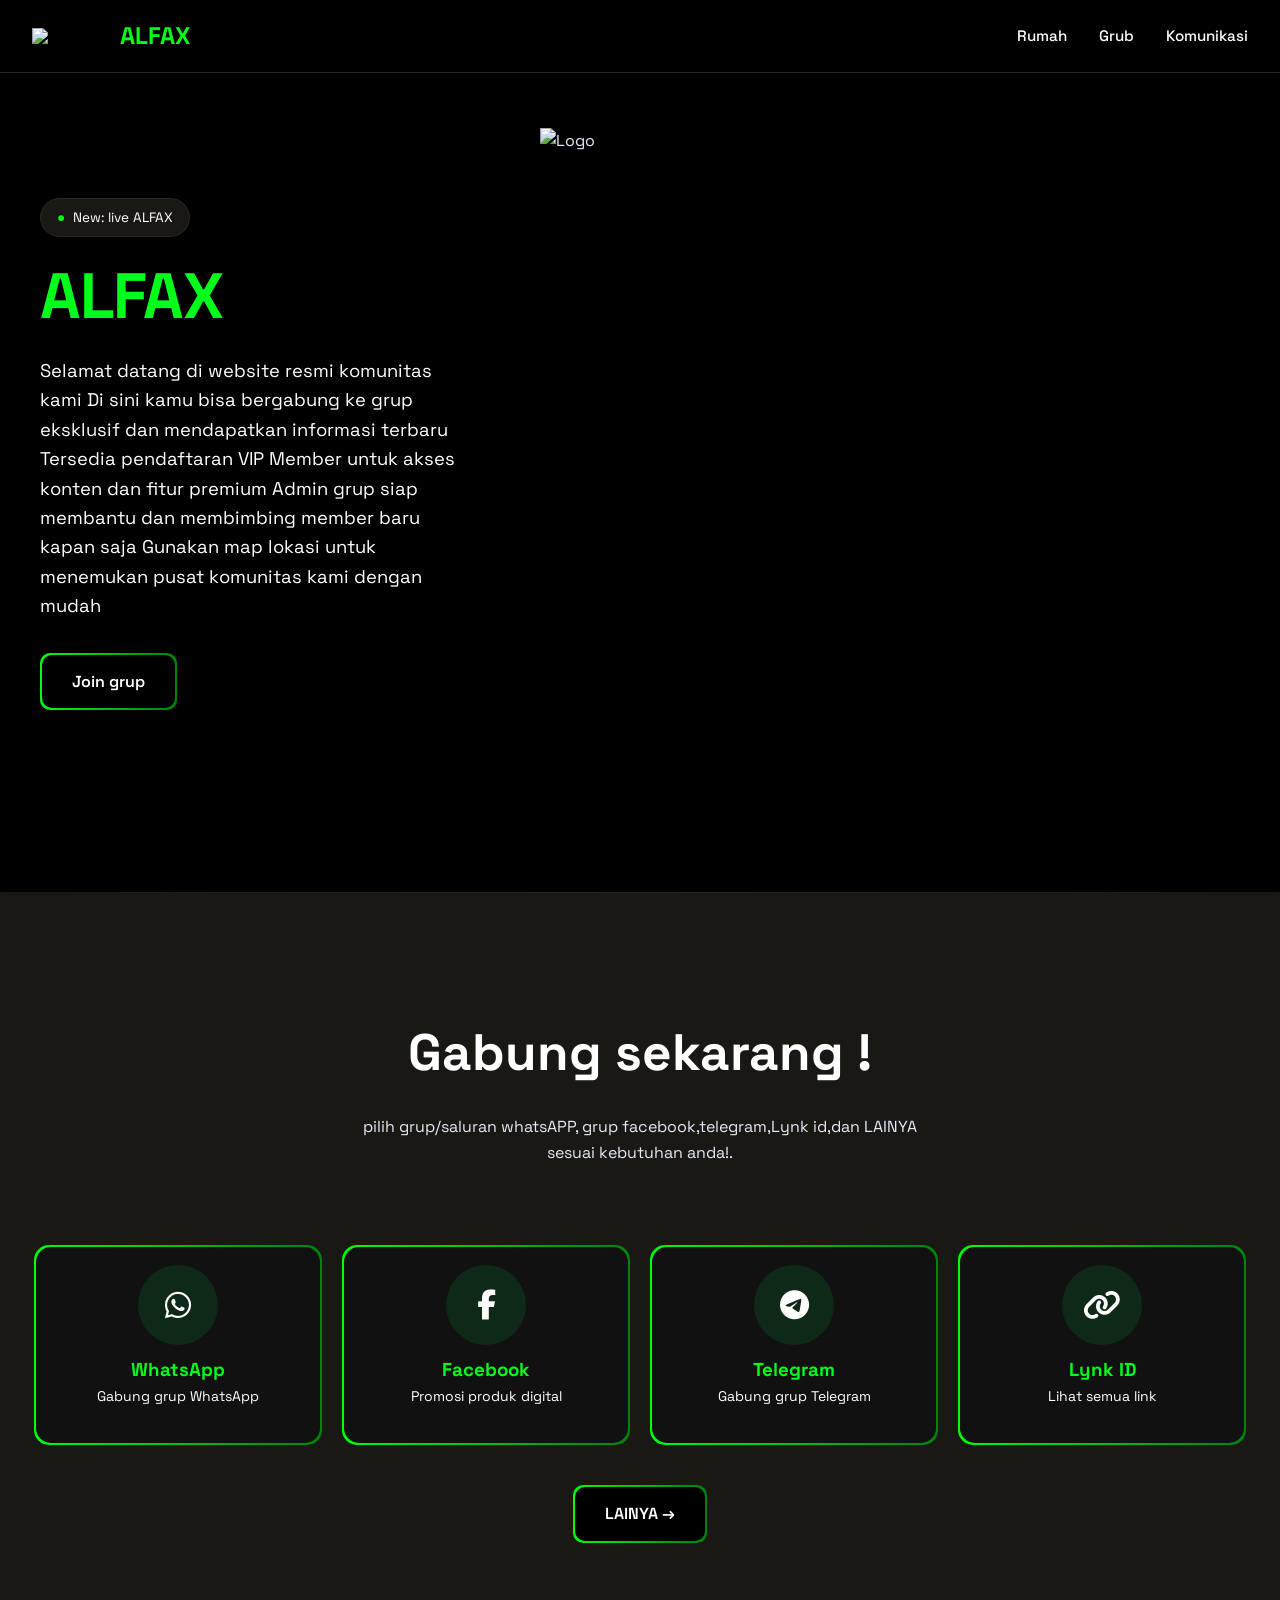
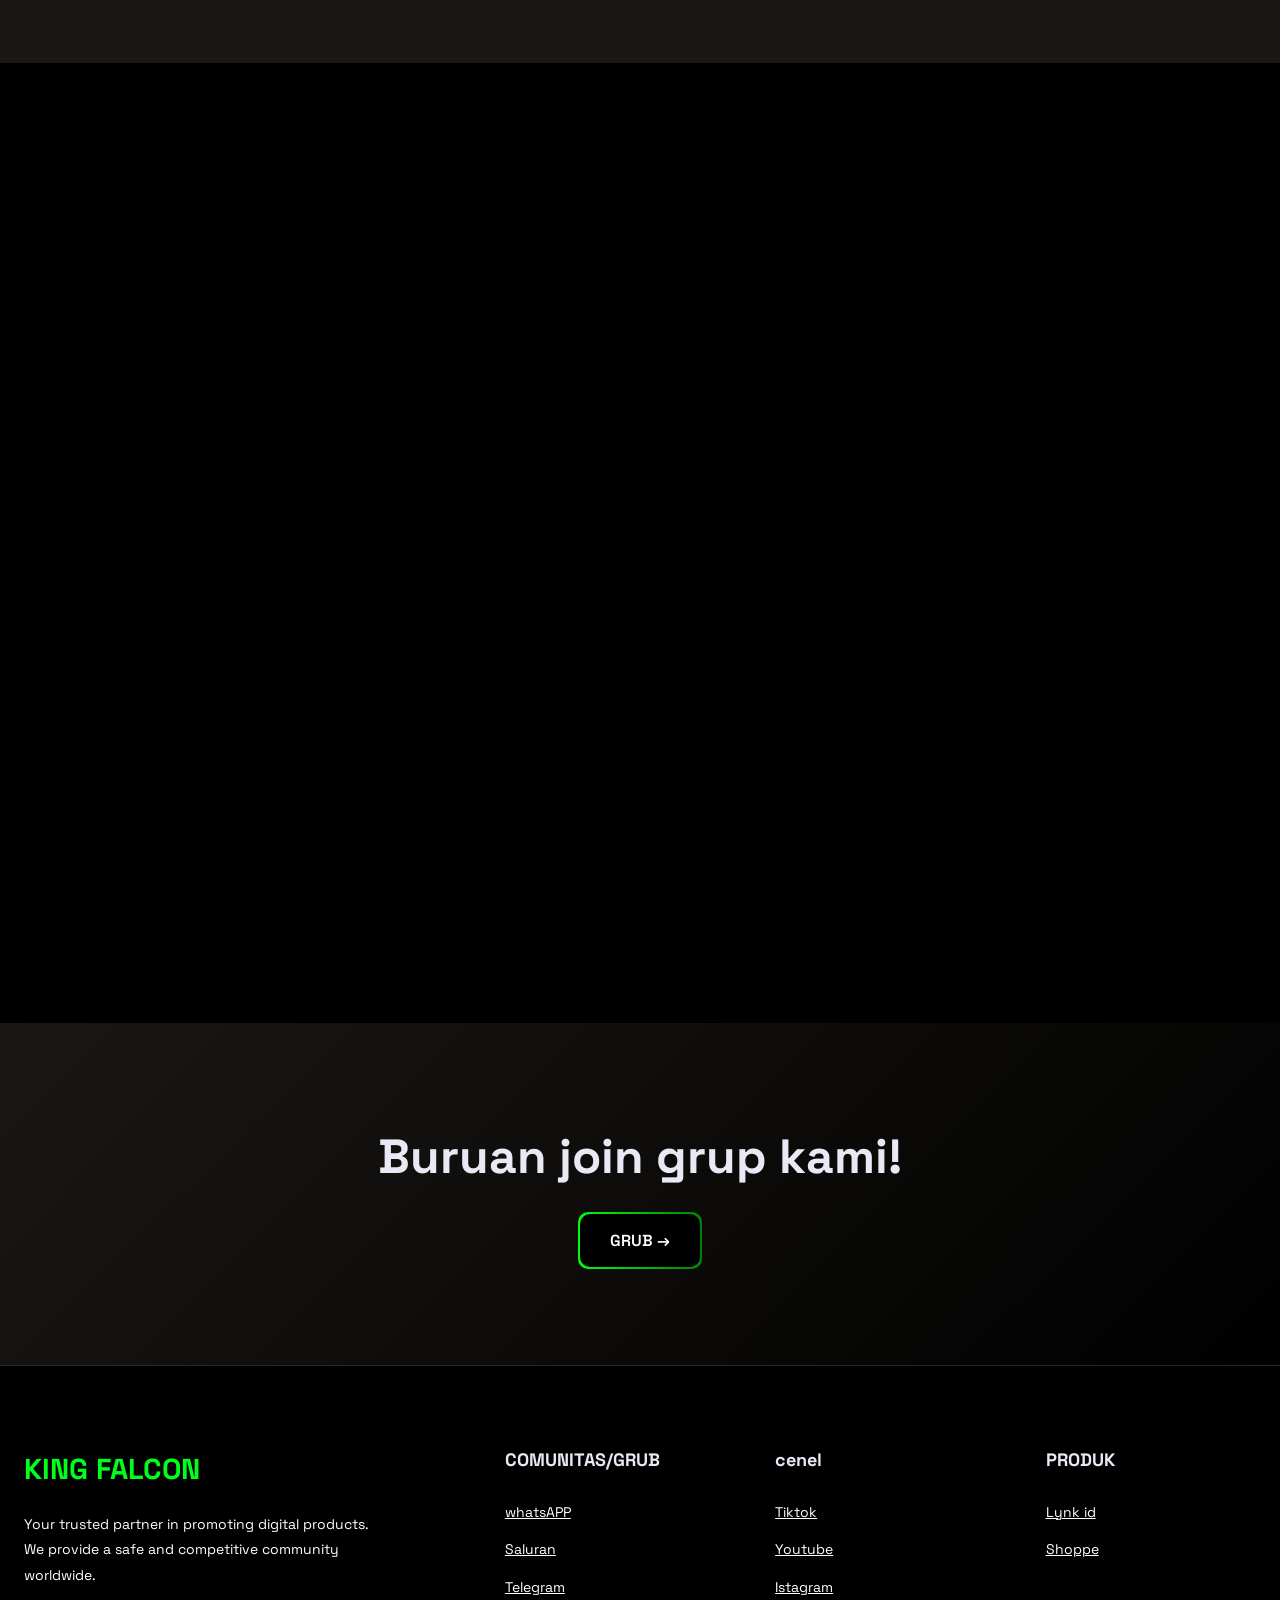
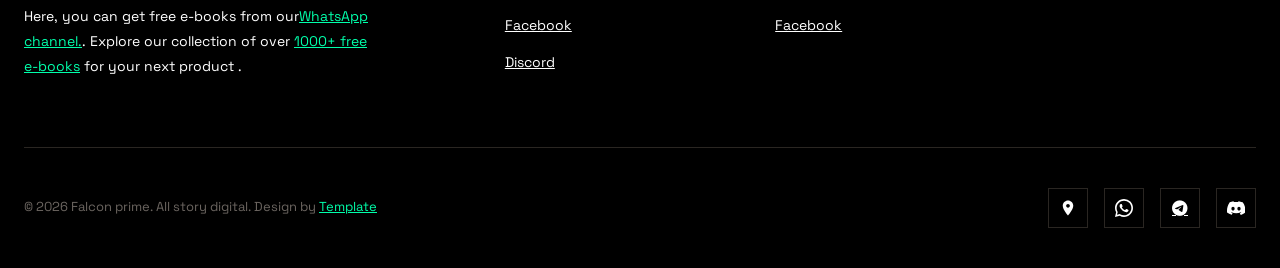
==== index.html @ 1f5ca9d8 "Add files via upload" ====
<!DOCTYPE html>
<html lang="en">
<head>
  <meta charset="UTF-8">
  <meta name="viewport" content="width=device-width, initial-scale=1.0">
  <title>ALFAX</title>
  <link rel="stylesheet" href="https://cdnjs.cloudflare.com/ajax/libs/font-awesome/6.5.0/css/all.min.css">

  <link rel="preconnect" href="https://fonts.googleapis.com">
  <link rel="preconnect" href="https://fonts.gstatic.com" crossorigin>
  <link href="https://fonts.googleapis.com/css2?family=Space+Grotesk:wght@300;400;500;600;700&display=swap" rel="stylesheet">
  <link rel="stylesheet" href="style.css">
  
<!--

TemplateMo 606 String Master

https://templatemo.com/tm-606-string-master

-->
</head>
<body>

  <!-- Navigation -->
  <nav>
    <div class="nav-container">
      <a href="#" class="logo">
        <div class="logo-icon">
    <img src="images/6.jpeg" >
  </div>
        ALFAX
      </a>
       
      <ul class="nav-links">
        <li><a href="#hero">Rumah</a></li>
        <li><a href="#services">Grub</a></li>
        <li><a href="#komunitas">Komunikasi</a></li>
      </ul>
      <a href="#services" class="nav-cta"><span>Start Join Grub</span></a>
      <button id="soundToggle" class="mobile-menu-btn">☰</button>
    </div>
  </nav>

  <!-- Hero Section -->
  <!-- TIP: To enable full-screen hero, uncomment "min-height: 100vh" in the .hero CSS -->
  <section class="hero" id="hero">
    <div class="hero-container">
      <div class="hero-content">
        <div class="hero-badge">
          <span>●</span> New: live ALFAX
        </div>
        <h1><span class="highlight"> ALFAX</span> </h1>
        <p class="hero-description">
   Selamat datang di website resmi komunitas kami
Di sini kamu bisa bergabung ke grup eksklusif dan mendapatkan informasi terbaru
Tersedia pendaftaran VIP Member untuk akses konten dan fitur premium
Admin grup siap membantu dan membimbing member baru kapan saja
Gunakan map lokasi untuk menemukan pusat komunitas kami dengan mudah

  
        </p>
        <div class="hero-buttons">
          <a href="#services" class="btn-secondary">
            Join grup
          </a>
        </div>
        <div class="hero-stats">
          <div class="stat">
            <div class="stat-value"></div>
            <div class="stat-label"></div>
          </div>
          <div class="stat">
            <div class="stat-value"></div>
            <div class="stat-label"></div>
          </div>
          <div class="stat">
            <div class="stat-value"></div>
            <div class="stat-label"></div>
          </div>
        </div>
      </div>

      <!-- logo  -->
      
    <div class="logo-wrapper">
  <div class="logo-circle">
    <img src="images/6.jpeg" alt="Logo">
  </div>
</div>


  </section>

      <!-- Services Section -->
    <section class="services" id="services">
        <div class="container">
            <div class="section-header">
                <h2 class="section-title">Gabung sekarang !</h2>
                <p class="section-desc">pilih grup/saluran whatsAPP, grup facebook,telegram,Lynk id,dan LAINYA sesuai kebutuhan anda!.</p>
              </div>


<div class="card-wrapper">

  <div class="card">
    <a href="lainya.html?menu=a">
      <div class="card-content">
        <i class="fab fa-whatsapp"></i>
        <h3>WhatsApp</h3>
        <p>Gabung grup WhatsApp</p>
      </div>
    </a>
  </div>

  <div class="card">
    <a href="lainya.html?menu=b" >
      <div class="card-content">
        <i class="fab fa-facebook-f"></i>
        <h3>Facebook</h3>
        <p>Promosi produk digital</p>
      </div>
    </a>
  </div>

  <div class="card">
    <a href="lainya.html?menu=c" >
      <div class="card-content">
        <i class="fab fa-telegram-plane"></i>
        <h3>Telegram</h3>
        <p>Gabung grup Telegram</p>
      </div>
    </a>
  </div>

  <div class="card">
    <a href="lainya.html?menu=d" >
      <div class="card-content">
        <i class="fas fa-link"></i>
        <h3>Lynk ID</h3>
        <p>Lihat semua link</p>
      </div>
    </a>
  </div>

</div>
            


</div>

       <div class="cta-container">
    <a href="lainya.html?menu=e" class="btn-primary">LAINYA →</a>
</div>
      
</section>

  <!-- Testimonials Section -->
  

              <!-- map -->
                 <div class="map_main" id="map_main">
                     <div class="map-responsive">
                        <iframe src="https://www.google.com/maps/embed?pb=!1m17!1m12!1m3!1d3959.0200530906395!2d109.98993!3d-7.123672999999999!2m3!1f0!2f0!3f0!3m2!1i1024!2i768!4f13.1!3m2!1m1!2zN8KwMDcnMjUuMiJTIDEwOcKwNTknMjMuOCJF!5e0!3m2!1sid!2sid!4v1770768249872!5m2!1sid!2sid" width="250" height="500" frameborder="0" style="border:0; width: 100%;" allowfullscreen=""></iframe>
                      </div>
                  </div>

  <!-- CTA Section -->
  <section class="cta" id="komunitas">
    <div class="section-container cta-content">
      <h2>Buruan join grup kami!</h2>
      <a href="#services" class="btn-primary">GRUB →</a>
    </div>
  </section>

 <!-- Footer -->
    <footer class="footer">
        <div class="container">
            <div class="footer-grid">
                <div class="footer-brand">
                    <a href="#" class="logo">KING <span>FALCON</span></a>
                    <p>Your trusted partner in promoting digital products. We provide a safe and competitive community worldwide.</p>
                    <p style="margin-top: 16px;">Here, you can get free e-books from our<a href="https://whatsapp.com/channel/0029VbC5rMU8V0tkrVbQMV39" target="_blank" rel="noopener" style="color: var(--gold-light);">WhatsApp channel.</a>. Explore our collection of over  <a href="https://whatsapp.com/channel/0029VbC5rMU8V0tkrVbQMV39" style="color: var(--gold-light);">1000+ free e-books</a> for your next product .</p>
                </div>
                <div class="footer-col" >
                    <h4 class="footer-title">COMUNITAS/GRUB</h4>
                   <ul class="footer-links"> 

    <li>
        <a href="https://chat.whatsapp.com/LSkPdoFXT7n2mN4QRKAhbp" target="_blank">
            whatsAPP
        </a>
    </li>

    <li>
        <a href="https://whatsapp.com/channel/0029VbC5rMU8V0tkrVbQMV39" target="_blank">
            Saluran
        </a>
    </li>

    <li>
        <a href="https://t.me/+sE-XW4UMI54yMTU1" target="_blank">
            Telegram
        </a>
    </li>

    <li>
        <a href="https://web.facebook.com/share/g/17uDJnDkF6/" target="_blank">
            Facebook
        </a>
    </li>

    <li>
        <a href="https://youtube.com/@channelmu" target="_blank">
           Discord
        </a>
    </li>
</ul>

                </div>
                <div class="footer-col">
                    <h4 class="footer-title">cenel</h4>
                 <ul class="footer-links">
    <li>
        <a href="https://www.tiktok.com/finansialdigital26" target="_blank">
            Tiktok
        </a>
    </li>

    <li>
        <a href="https://www.youtube.com/@kingfaalconprime" target="_blank">
            Youtube
        </a>
    </li>

    <li>
        <a href="https://www.instagram.com/kingdinoprime2" target="_blank">
            Istagram
        </a>
    </li>

    <li>
        <a href="https://www.facebook.com/kingfalconprime" target="_blank">
            Facebook
        </a>
    </li>


</ul>

                </div>
                <div class="footer-col">
                    <h4 class="footer-title">PRODUK</h4>
                   <ul class="footer-links">
    <li>
        <a href="https://lynk.id/allstorynestdigital" target="_blank">
            Lynk id
        </a>
    </li>

    <li>
        <a href="https://shopee.co.id/zalfaasyifatuhaifa" target="_blank">
           Shoppe
        </a>
    </li>
</ul>

                </div>
            </div>
            <div class="footer-bottom">
                <p class="footer-copy">&copy; 2026 Falcon prime. All story digital. Design by <a href="https://templatemo.com" target="_blank" style="color: var(--gold-light);">Template</a></p>
                <div class="footer-socials">
                    <!-- Google Maps -->
<!-- Google Maps (tetap) -->
<a href="https://maps.app.goo.gl/8mL3T69eai3Khaua7" target="_blank" class="social-link">
    <svg width="18" height="18" viewBox="0 0 24 24" fill="currentColor">
        <path d="M12 2C8.13 2 5 5.13 5 9c0 5.25 7 13 7 13s7-7.75 7-13c0-3.87-3.13-7-7-7zm0 9.5c-1.38 0-2.5-1.12-2.5-2.5S10.62 6.5 12 6.5s2.5 1.12 2.5 2.5S13.38 11.5 12 11.5z"/>
    </svg>
</a>

<!-- WhatsApp -->

<a href="https://wa.me/6281573837213" target="_blank" class="social-link">
    <svg width="18" height="18" viewBox="0 0 24 24" fill="currentColor">
        <path d="M20.52 3.48A11.86 11.86 0 0012 .01C5.37.01 0 5.38 0 12c0 2.11.55 4.08 1.5 5.78L0 24l6.3-1.65A11.94 11.94 0 0012 24c6.63 0 12-5.38 12-12 0-3.18-1.24-6.18-3.48-8.52zM12 21.8c-1.88 0-3.69-.5-5.25-1.45l-.38-.23-3.72.97.99-3.62-.25-.37A9.767 9.767 0 012.2 12c0-5.38 4.42-9.8 9.8-9.8 2.61 0 5.06 1.02 6.92 2.88 1.86 1.86 2.88 4.31 2.88 6.92 0 5.38-4.42 9.8-9.8 9.8zm5.33-7.54c-.29-.15-1.72-.85-1.99-.95-.27-.1-.47-.15-.67.15-.19.29-.74.95-.91 1.15-.18.19-.35.21-.64.07-.29-.15-1.22-.45-2.32-1.43-.86-.76-1.41-1.7-1.57-1.98-.16-.28-.02-.43.12-.57.13-.13.29-.35.44-.52.15-.17.19-.28.29-.45.09-.17.05-.32-.02-.44-.08-.13-.66-1.6-.9-2.19-.24-.58-.48-.5-.66-.51l-.57-.01c-.19 0-.5.07-.77.37s-1.01 1.01-1.01 2.46c0 1.44 1.03 2.83 1.17 3.02.14.19 2.03 3.11 4.92 4.36.69.3 1.23.46 1.65.59.71.22 1.36.19 1.87.12.57-.08 1.77-.72 2.03-1.41.27-.69.27-1.29.19-1.41-.07-.12-.27-.19-.56-.34z"/>
    </svg>
</a>


<!-- Telegram -->

            <a href="https://t.me/+sE-XW4UMI54yMTU1" target="_blank" class="social-link">
                <i class="fab fa-telegram-plane" width="20" height="20" viewBox="0 0 24 24" fill="currentColor">
        </i>
            </a>
        

<!-- Discord -->
<a href="https://discord.gg/kingdinoprime" target="_blank" class="social-link">
    <svg width="18" height="18" viewBox="0 0 24 24" fill="currentColor">
        <path d="M20.317 4.369a19.791 19.791 0 00-4.885-1.515.074.074 0 00-.08.037c-.211.375-.444.864-.608 1.25-1.844-.277-3.68-.277-5.486 0-.164-.396-.405-.874-.617-1.25a.077.077 0 00-.08-.037 19.736 19.736 0 00-4.885 1.515.069.069 0 00-.032.027C.533 9.045-.319 13.553.066 18.002a.082.082 0 00.031.056 19.9 19.9 0 006.092 3.098.076.076 0 00.084-.027c.471-.647.888-1.33 1.242-2.048a.076.076 0 00-.041-.106 13.728 13.728 0 01-1.957-.927.076.076 0 01-.007-.127c.131-.098.262-.197.389-.299a.074.074 0 01.077-.01c4.087 1.868 8.517 1.868 12.548 0a.073.073 0 01.079.009c.127.102.258.201.389.299a.076.076 0 01-.006.127c-.606.36-1.233.683-1.875.967a.076.076 0 00-.038.107c.36.719.778 1.402 1.25 2.05a.076.076 0 00.084.028 19.886 19.886 0 006.093-3.098.077.077 0 00.031-.056c.488-5.177-.559-9.647-3.548-13.606a.061.061 0 00-.031-.028zM8.02 15.331c-1.182 0-2.15-1.085-2.15-2.419 0-1.333.955-2.418 2.15-2.418 1.205 0 2.17 1.093 2.15 2.418 0 1.334-.955 2.419-2.15 2.419zm7.974 0c-1.182 0-2.15-1.085-2.15-2.419 0-1.333.955-2.418 2.15-2.418 1.205 0 2.17 1.093 2.15 2.418 0 1.334-.945 2.419-2.15 2.419z"/>
    </svg>
</a>

                </div>
            </div>
        </div>
    </footer>

  <!-- Default Statcounter code for king falcon prime
https://alfxperson057.github.io/king-falcon-prime/ -->
<script type="text/javascript">
var sc_project=13204720; 
var sc_invisible=1; 
var sc_security="fe599e5f"; 
</script>
<script type="text/javascript"
src="https://www.statcounter.com/counter/counter.js" async></script>
<noscript><div class="statcounter"><a title="Web Analytics Made Easy -
Statcounter" href="https://statcounter.com/" target="_blank"><img
class="statcounter" src="https://c.statcounter.com/13204720/0/fe599e5f/1/"
alt="Web Analytics Made Easy - Statcounter"
referrerPolicy="no-referrer-when-downgrade"></a></div></noscript>
<!-- End of Statcounter Code -->
  

<script src="secrip.js"></script>
</body>

</html>
---- style.css ----
@charset "utf-8";

/* ========================================
   KING FALCON PRIME - MAIN STYLESHEET
   Template based on TemplateMo 606 String Master
   Cleaned & Optimized CSS
======================================== */

/* ========================================
   1. ROOT VARIABLES & RESET
======================================== */
* {
    margin: 0;
    padding: 0;
    box-sizing: border-box;
}

:root {
    --bg-dark: #000000;
    --bg-card: #1A1815;
    --bg-card-hover: #252119;
    --text-primary: #e8e9f5;
    --text-judul: #ffffff;
    --text-secondary: #ffffff;
    --text-muted: #6B6560;
    --border-color: #2A2622;
    --gold-primary: #00ff1a;   /* hijau terang utama */
    --gold-light: #00ffaa;     /* hijau glow */
    --gold-dark: #00cc00;      /* hijau gelap */
    --biru: #00ff1a;           /* ganti semua biru jadi hijau */
    --success: #4a677c;
    --danger: #8B3A3A;
}

html {
    scroll-behavior: smooth;
}

body {
    font-family: 'Space Grotesk', sans-serif;
    background: var(--bg-dark);
    color: var(--text-primary);
    line-height: 1.6;
}

/* ========================================
   2. NAVIGATION STYLES
======================================== */
nav {
    position: fixed;
    top: 0;
    left: 0;
    right: 0;
    z-index: 1000;
    background: rgba(0, 0, 0, 0.9);
    backdrop-filter: blur(20px);
    border-bottom: 1px solid var(--border-color);
}

.nav-container {
    max-width: 1280px;
    margin: 0 auto;
    padding: 1rem 2rem;
    display: flex;
    justify-content: space-between;
    align-items: center;
}

.logo {
    font-size: 1.5rem;
    font-weight: 700;
    color: var(--biru);
    text-decoration: none;
    display: flex;
    align-items: center;
    gap: 0.5rem;
}

.logo-icon {
    width: 80px;
    height: 40px;
    aspect-ratio: 1 / 1;
    border-radius: 8px;
    display: flex;
    align-items: center;
    justify-content: center;
    overflow: hidden;
}



.logo-circle {
    width: 700px;
    height: auto;
    aspect-ratio: 1 / 1;
    border-radius: 0;
    overflow: hidden;
    animation: float 4s ease-in-out infinite;
}

.logo-icon img {
    width: 100%;
    height: auto;
    object-fit: cover;
}

.nav-links {
    display: flex;
    gap: 2rem;
    list-style: none;
}

.nav-links a {
    color: var(--text-secondary);
    text-decoration: none;
    font-size: 0.95rem;
    font-weight: 500;
    transition: color 0.2s;
}

.nav-links a:hover {
    color: var(--gold-primary);
}

.nav-cta {
    background: var(--gold-primary);
    color: var(--bg-dark);
    padding: 0.6rem 1.5rem;
    border-radius: 8px;
    text-decoration: none;
    font-weight: 600;
    font-size: 0.9rem;
    transition: all 0.2s;
}

.nav-cta:hover {
    background: var(--gold-light);
    transform: translateY(-1px);
}

.mobile-menu-btn {
    display: none;
    background: none;
    border: none;
    color: var(--biru);
    font-size: 1.5rem;
    cursor: pointer;
}

/* ========================================
   3. HERO SECTION & LOGO
======================================== */
.hero {
    display: flex;
    align-items: center;
    padding: 8rem 2rem 4rem;
    position: relative;
    overflow: hidden;
}

.hero-container {
    max-width: 1200px;
    margin: 0 auto;
    display: grid;
    grid-template-columns: 1fr 1fr;
    gap: 4rem;
    align-items: center;
}

.hero-content {
    position: relative;
    z-index: 1;
}

.hero-badge {
    display: inline-flex;
    align-items: center;
    gap: 0.5rem;
    background: var(--bg-card);
    border: 1px solid var(--border-color);
    padding: 0.5rem 1rem;
    border-radius: 100px;
    font-size: 0.85rem;
    color: var(--text-secondary);
    margin-bottom: 1.5rem;
}

.hero-badge span {
    color: var(--gold-primary);
}

.hero h1 {
    font-size: clamp(2.5rem, 5vw, 4rem);
    font-weight: 700;
    line-height: 1.1;
    margin-bottom: 1.5rem;
    letter-spacing: -0.02em;
    color: var(--text-judul);
}

.hero h1 .highlight {
    color: var(--gold-primary);
}

.hero-description {
    font-size: 1.15rem;
    color: var(--text-secondary);
    margin-bottom: 2rem;
    max-width: 480px;
}

.hero-buttons {
    display: flex;
    gap: 1rem;
    margin-bottom: 3rem;
}

/* LOGO ANIMASI */
.logo-wrapper {
    display: flex;
    justify-content: center;
    align-items: center;
}

.logo-circle {
    width: 700px;
    height: auto;
    aspect-ratio: 1 / 1;
    border-radius: 0;
    overflow: hidden;
    animation: float 4s ease-in-out infinite;
}

.logo-circle img {
    width: 100%;
    height: auto;
    object-fit: cover;
}


@keyframes float {
    0% { transform: translateY(0px); }
    50% { transform: translateY(-15px); }
    100% { transform: translateY(0px); }
}

/* ========================================
   4. BUTTON STYLES
======================================== */
.btn-primary,
.btn-secondary {
    padding: 1rem 2rem;
    border-radius: 10px;
    text-decoration: none;
    font-weight: 600;
    display: inline-flex;
    align-items: center;
    gap: 0.5rem;
    transition: all 0.2s;
}

.btn-primary {
    background: var(--gold-primary);
    color: var(--bg-dark);
}

.btn-primary:hover {
    background: var(--gold-light);
    transform: translateY(-2px);
}

.btn-secondary {
    background: transparent;
    color: var(--text-primary);
    border: 1px solid var(--border-color);
}

.btn-secondary:hover {
    border-color: var(--text-secondary);
    background: var(--bg-card);
}

/* ========================================
   5. SERVICES SECTION (GRUP KARTU)
======================================== */
.services {
    background: var(--bg-card);
    padding: 120px 0;
    position: relative;
}

.services::before {
    content: '';
    position: absolute;
    top: 0;
    left: 0;
    right: 0;
    height: 1px;
    background: linear-gradient(90deg, transparent, var(--border-color), transparent);
}

.container {
    max-width: 1280px;
    margin: 0 auto;
    padding: 0 24px;
}

.section-header {
    text-align: center;
    max-width: 600px;
    margin: 0 auto 80px;
}

.section-label {
    font-size: 12px;
    text-transform: uppercase;
    letter-spacing: 0.2em;
    color: var(--gold-primary);
    margin-bottom: 16px;
}

.section-title {
    font-size: clamp(36px, 4vw, 52px);
    color: var(--text-judul);
    margin-bottom: 20px;
}


/* =========================
   CARD GRID (KHUSUS)
========================= */

/* WRAPPER CARD */
.card-wrapper {
  display: flex;
  flex-wrap: wrap;
  gap: 20px;
  justify-content: center;
  margin-top: 40px;
}

/* CARD */
.card {
  position: relative;
  width: calc(25% - 20px); /* 4 kolom PC */
  min-height: 200px;
  padding: 20px;
  border-radius: 15px;
  text-align: center;
  background: rgba(0, 0, 0, 0.7);
  backdrop-filter: blur(10px);
  overflow: hidden;
  transition: 0.3s;
}

/* RESPONSIVE TABLET / HP */
@media (max-width: 768px) {
  .card {
    width: calc(50% - 20px); /* 2 kolom */
  }
}

/* RESPONSIVE HP KECIL */
@media (max-width: 480px) {
  .card {
    width: 100%; /* 1 kolom */
  }
}

/* BORDER CAHAYA */
.card::before {
  content: "";
  position: absolute;
  inset: -2px;
  border-radius: 15px;
  background: linear-gradient(270deg, #00ff08, transparent, #00ff11);
  background-size: 400% 400%;
  animation: neonMove 6s linear infinite;
  z-index: 0;
}

/* DALAM CARD */
.card::after {
  content: "";
  position: absolute;
  inset: 2px;
  background: #111;
  border-radius: 15px;
  z-index: 1;
}

/* ANIMASI BORDER */
@keyframes neonMove {
  0% { background-position: 0% }
  50% { background-position: 100% }
  100% { background-position: 0% }
}

/* ISI */
.card-content {
  position: relative;
  z-index: 2;
}

/* ICON */
.card i {
  width: 80px;              /* 🔥 ukuran tetap */
  height: 80px;             /* harus sama */
  display: flex;
  align-items: center;
  justify-content: center;

  font-size: 30px;
  color: #ffffff;

  background: rgba(0,255,100,0.1);
  border-radius: 50%;       /* bulat */
  margin: 0 auto 10px;

  transition: 0.3s;
}

.card:hover i {
  transform: scale(1.1);
  color: #00ffaa;
}

/* TEXT */
.card h3 {
  color: #00ff1a;
  margin-top: 10px;
}

.card p {
  color: white;
  font-size: 14px;
}

/* HOVER */
.card:hover {
  transform: translateY(-5px);
  box-shadow: 0 0 25px #04ff00;
}

/* LINK FULL CARD */
.card a {
  text-decoration: none;
  color: inherit;
  display: block;
}

/* CTA CONTAINER */
.cta-container {
    text-align: center;
    margin-top: 40px;
}

.cta-kembali {
  position: fixed;
  bottom: 20px;
  right: 20px;
  left: auto;
  transform: none;
}

/* ========================================
   6. MAP SECTION
======================================== */
.map_main {
    padding: 120px 0;
}

.map-responsive {
    position: relative;
    padding-bottom: 56.25%; /* 16:9 aspect ratio */
    height: 0;
    overflow: hidden;
}

.map-responsive iframe {
    position: absolute;
    top: 0;
    left: 0;
    width: 100%;
    height: 100%;
    border: 0;
}

/* ========================================
   7. CTA SECTION (Call To Action)
======================================== */
.cta {
    padding: 6rem 2rem;
    background: linear-gradient(135deg, var(--bg-card) 0%, var(--bg-dark) 100%);
    text-align: center;
}

.cta-content h2 {
    font-size: clamp(2rem, 4vw, 3rem);
    font-weight: 700;
    margin-bottom: 1rem;
}

/* ========================================
   8. FOOTER STYLES
======================================== */
.footer {
    background: var(--bg-dark);
    padding: 80px 0 40px;
    border-top: 1px solid var(--border-color);
}

.footer-grid {
    display: grid;
    grid-template-columns: 2fr 1fr 1fr 1fr;
    gap: 60px;
    margin-bottom: 60px;
}

.footer-brand .logo {
    margin-bottom: 20px;
    font-size: 1.8rem;
}

.footer-brand p {
    font-size: 14px;
    color: var(--text-secondary);
    line-height: 1.8;
    max-width: 360px;
}

.footer-title {
    font-size: 18px;
    color: var(--text-primary);
    margin-bottom: 24px;
}

.footer-links {
    list-style: none;
}

.footer-links li {
    margin-bottom: 12px;
}

.footer-links a {
    font-size: 14px;
    color: var(--text-secondary);
    transition: all 0.3s ease;
}

.footer-links a:hover {
    color: var(--gold-light);
    padding-left: 8px;
}

.footer-bottom {
    display: flex;
    align-items: center;
    justify-content: space-between;
    padding-top: 40px;
    border-top: 1px solid var(--border-color);
}

.footer-copy {
    font-size: 13px;
    color: var(--text-muted);
}

.footer-socials {
    display: flex;
    gap: 16px;
}

.social-link {
    width: 40px;
    height: 40px;
    display: flex;
    align-items: center;
    justify-content: center;
    border: 1px solid var(--border-color);
    color: var(--text-secondary);
    font-size: 16px;
    transition: all 0.3s ease;
}

.social-link:hover {
    border-color: var(--gold-primary);
    color: var(--gold-light);
    background: rgba(11, 25, 184, 0.1);
}

/* ========================================
   9. RESPONSIVE DESIGN
======================================== */
@media (max-width: 1024px) {
    .hero-container {
        grid-template-columns: 1fr;
        text-align: center;
        gap: 2rem;
    }
    
    /* ✅ HERO LOGO DI ATAS */
    .logo-wrapper {
        order: -1;
        margin-bottom: 2rem;
    }
    
    .logo-circle {
        width: 300px;
        border-radius: 90%;
    }
    
    .services-grid {
        grid-template-columns: repeat(2, 1fr);
    }
    
    .footer-grid {
        grid-template-columns: 1fr 1fr;
    }
}

/* Mobile Menu */
@media (max-width: 880px) {
    .nav-links,
    .nav-cta {
        display: none;
    }
    
    .mobile-menu-btn {
        display: block;
    }
}

@media (max-width: 768px) {
    .logo-wrapper {
        order: -1;
        margin-bottom: 3rem;
    }
    
    .logo-circle {
        width: 250px;
        border-radius: 100%;
    }
    
    .services-grid {
        grid-template-columns: repeat(2, 1fr);
        gap: 15px;
    }
    
    section {
        padding: 80px 0;
    }
    
    .hero {
        padding: 6rem 1rem 3rem;
    }
}

@media (max-width: 600px) {
    .services-grid {
        grid-template-columns: 1fr;
    }
    
    .footer-grid {
        grid-template-columns: 1fr;
        gap: 40px;
    }
    
    .footer-bottom {
        flex-direction: column;
        gap: 20px;
        text-align: center;
    }
    
    .nav-container {
        padding: 1rem;
    }
}

@media (max-width: 480px) {
    .logo-circle {
        width: 200px;
    }
}


/* =========================
   BUTTON NEON STYLE
========================= */

.btn-primary,
.btn-secondary,
.nav-cta {
  position: relative;
  background: #000;
  color: #fff !important;
  border-radius: 10px;
  overflow: hidden;
  z-index: 1;
  border: none;
}

/* efek border neon */
.btn-primary::before,
.btn-secondary::before,
.nav-cta::before {
  content: "";
  position: absolute;
  inset: -2px;
  border-radius: 10px;
  background: linear-gradient(270deg, #00ff08, transparent, #00ff11);
  background-size: 400% 400%;
  animation: neonMove 6s linear infinite;
  z-index: -1;
}

/* isi dalam */
.btn-primary::after,
.btn-secondary::after,
.nav-cta::after {
  content: "";
  position: absolute;
  inset: 2px;
  background: #000;
  border-radius: 10px;
  z-index: -1;
}

/* hover efek */
.btn-primary:hover,
.btn-secondary:hover,
.nav-cta:hover {
  transform: translateY(-3px);
  box-shadow: 0 0 20px #00ff00;
}


/* =========================
   MOBILE MENU ACTIVE
========================= */


 @media (max-width: 880px) {

  .nav-links {
    position: absolute;
    top: 70px;
    right: 20px;   /* 🔥 pindah ke kanan */
    left: auto;    /* penting biar gak ke tengah */

    width: 250px;  /* ukuran menu */
    background: #0a0e08;
    border-radius: 12px;
    padding: 20px;

    flex-direction: column;
    gap: 15px;

    display: none;

    /* animasi */
    opacity: 0;
    transform: translateY(-10px);
    transition: 0.3s;
  }

  .nav-links.active {
    display: flex;
    opacity: 1;
    transform: translateY(0);
  }

}

  .nav-cta {
    position: absolute;
    left: 50%;
    transform: translateX(-50%);
    display: none;
    margin-top: 10px;
  }

  .nav-cta.active {
    display: inline-block;
  }



/* ========================================
   END OF STYLESHEET
======================================== */
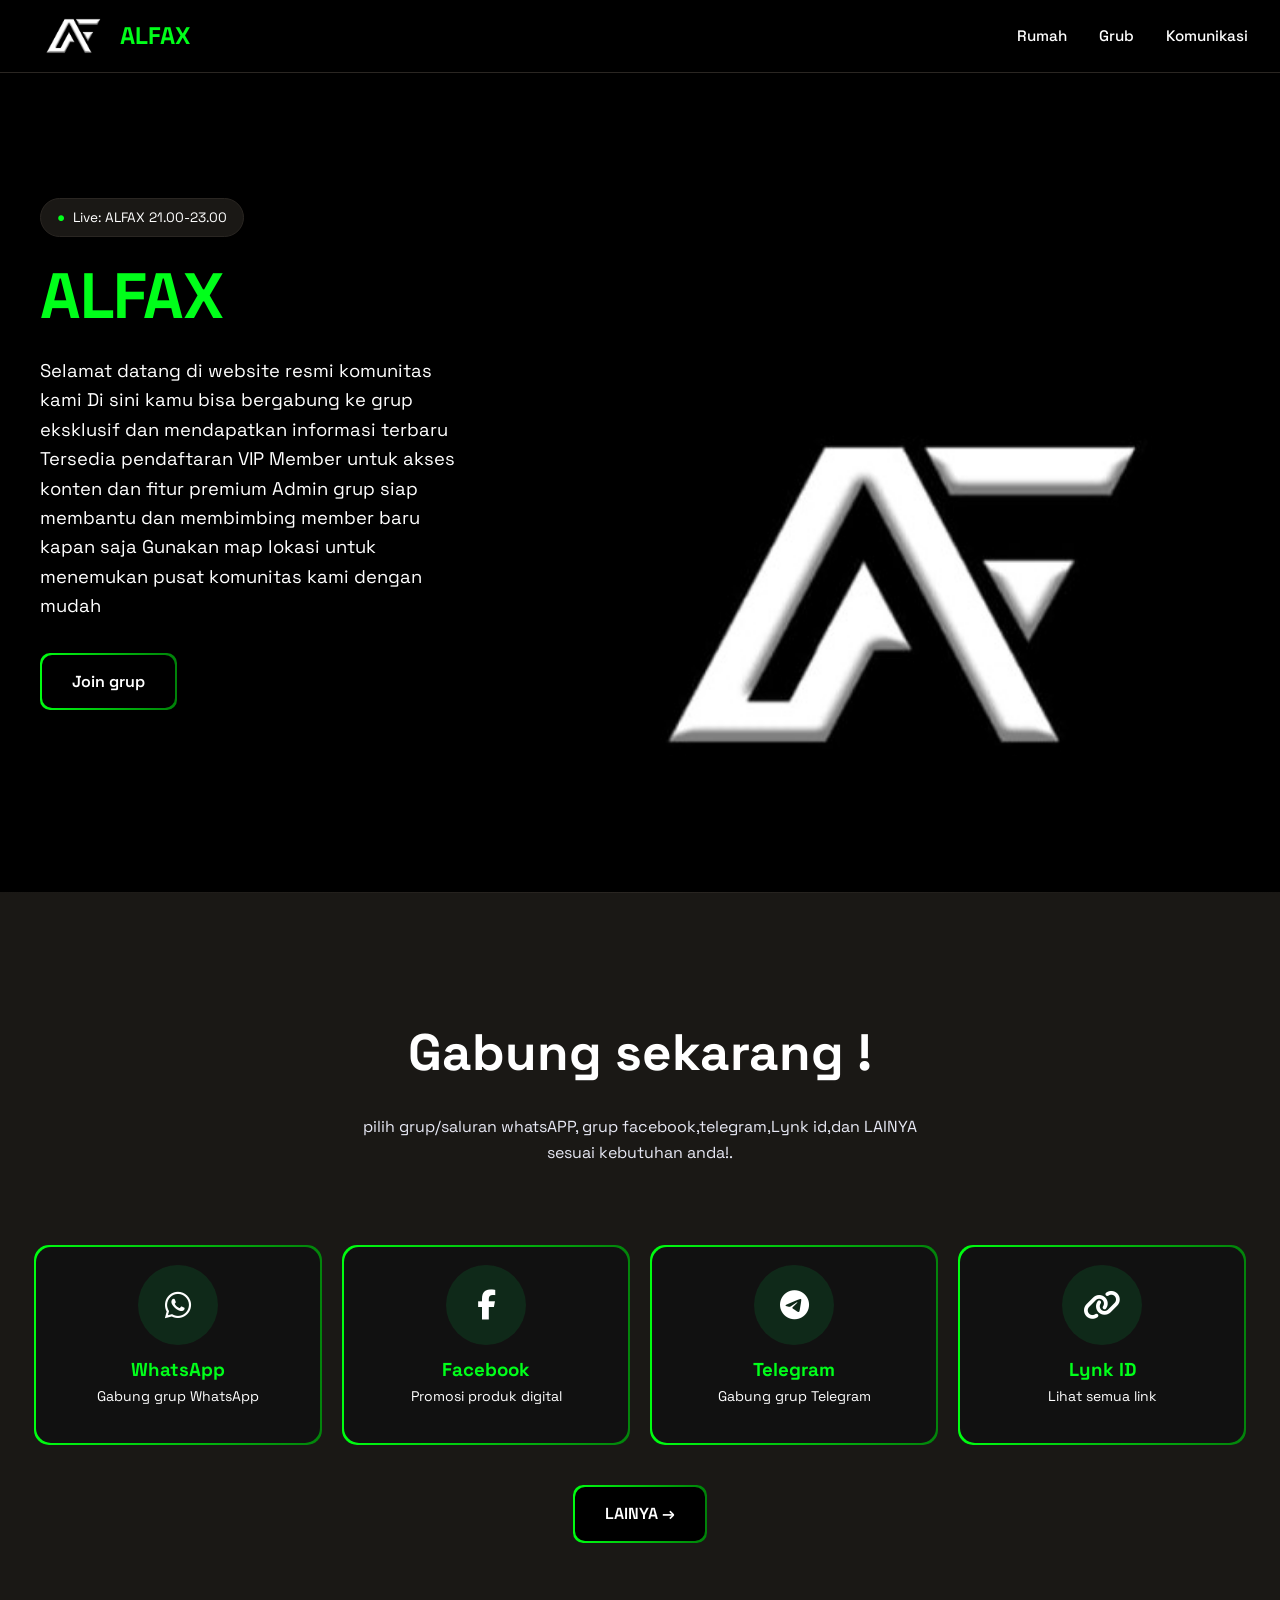
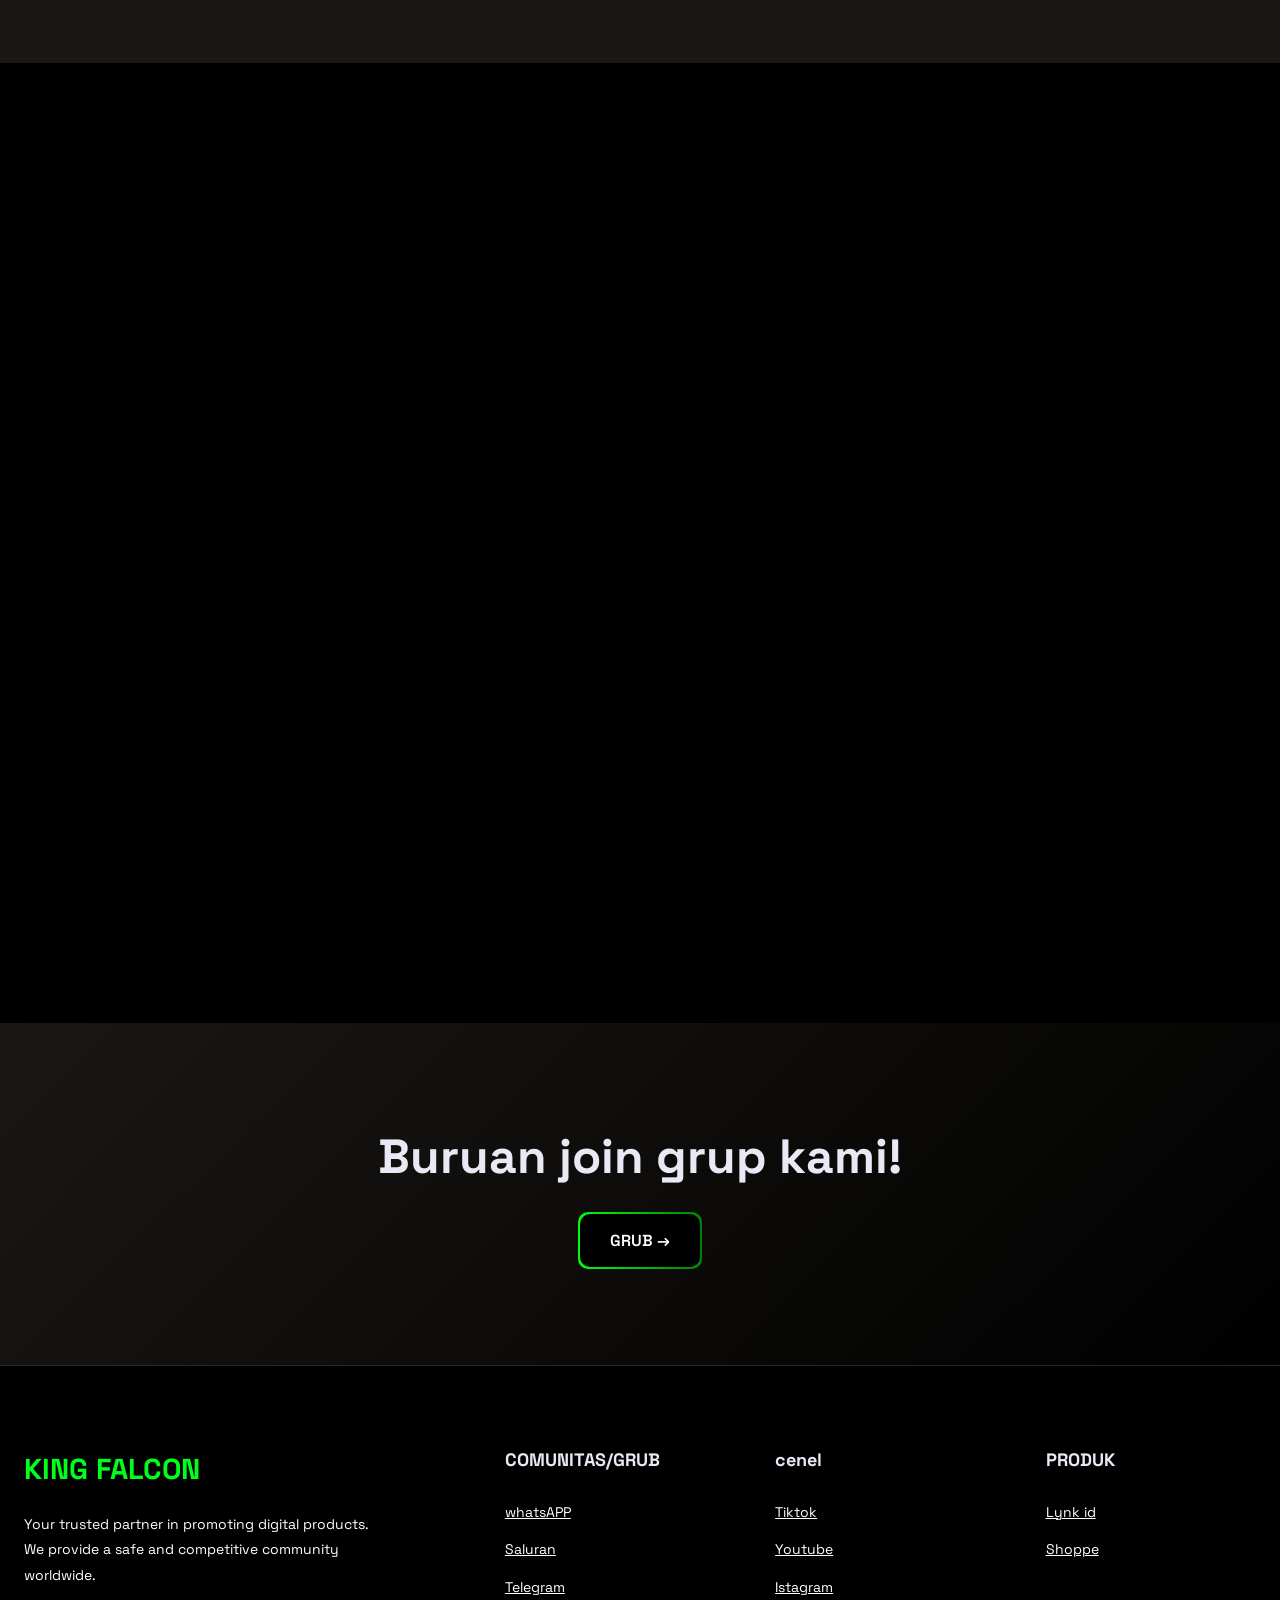
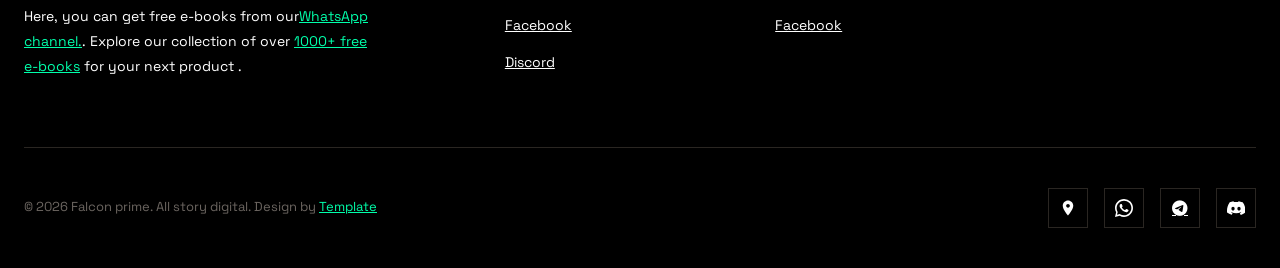
==== commit 6906e9fd: "Update index.html" ====
--- a/index.html
+++ b/index.html
@@ -47,7 +47,7 @@
     <div class="hero-container">
       <div class="hero-content">
         <div class="hero-badge">
-          <span>●</span> New: live ALFAX
+          <span>●</span> Live: ALFAX 21.00-23.00
         </div>
         <h1><span class="highlight"> ALFAX</span> </h1>
         <p class="hero-description">
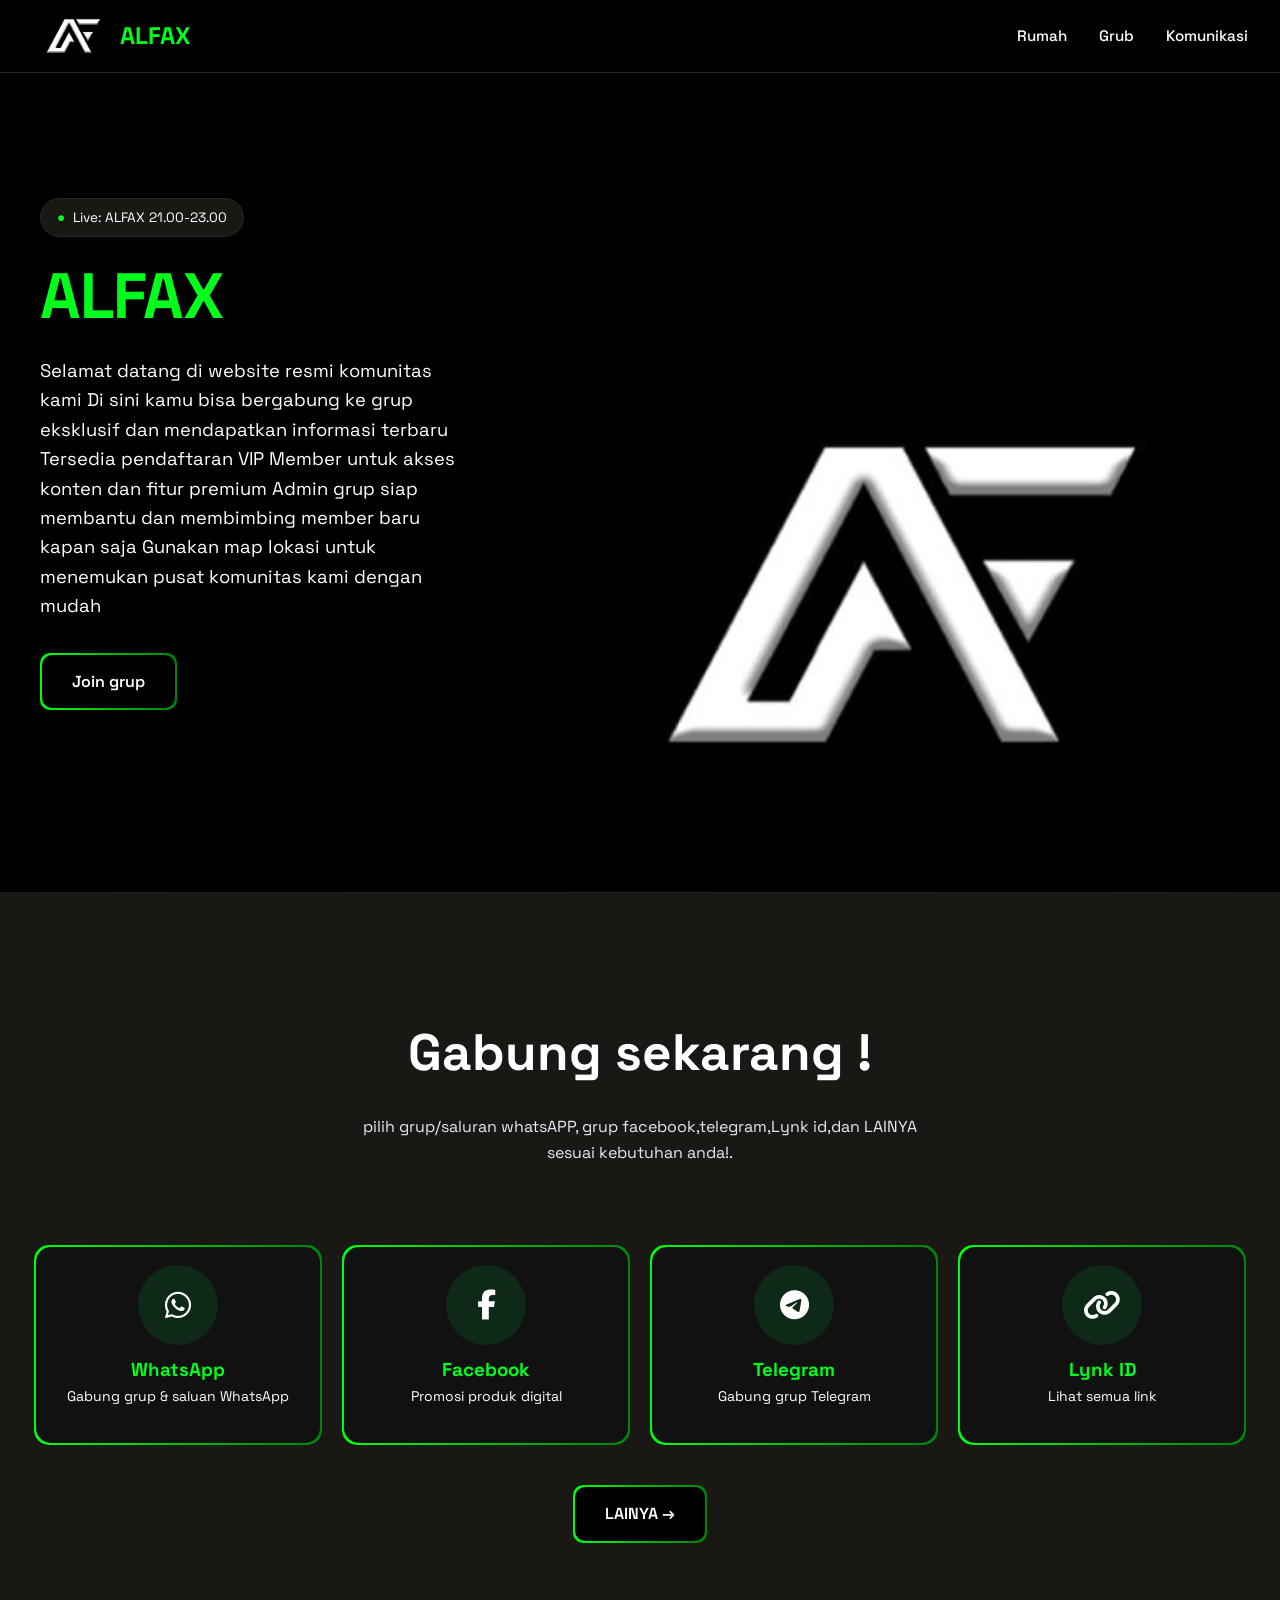
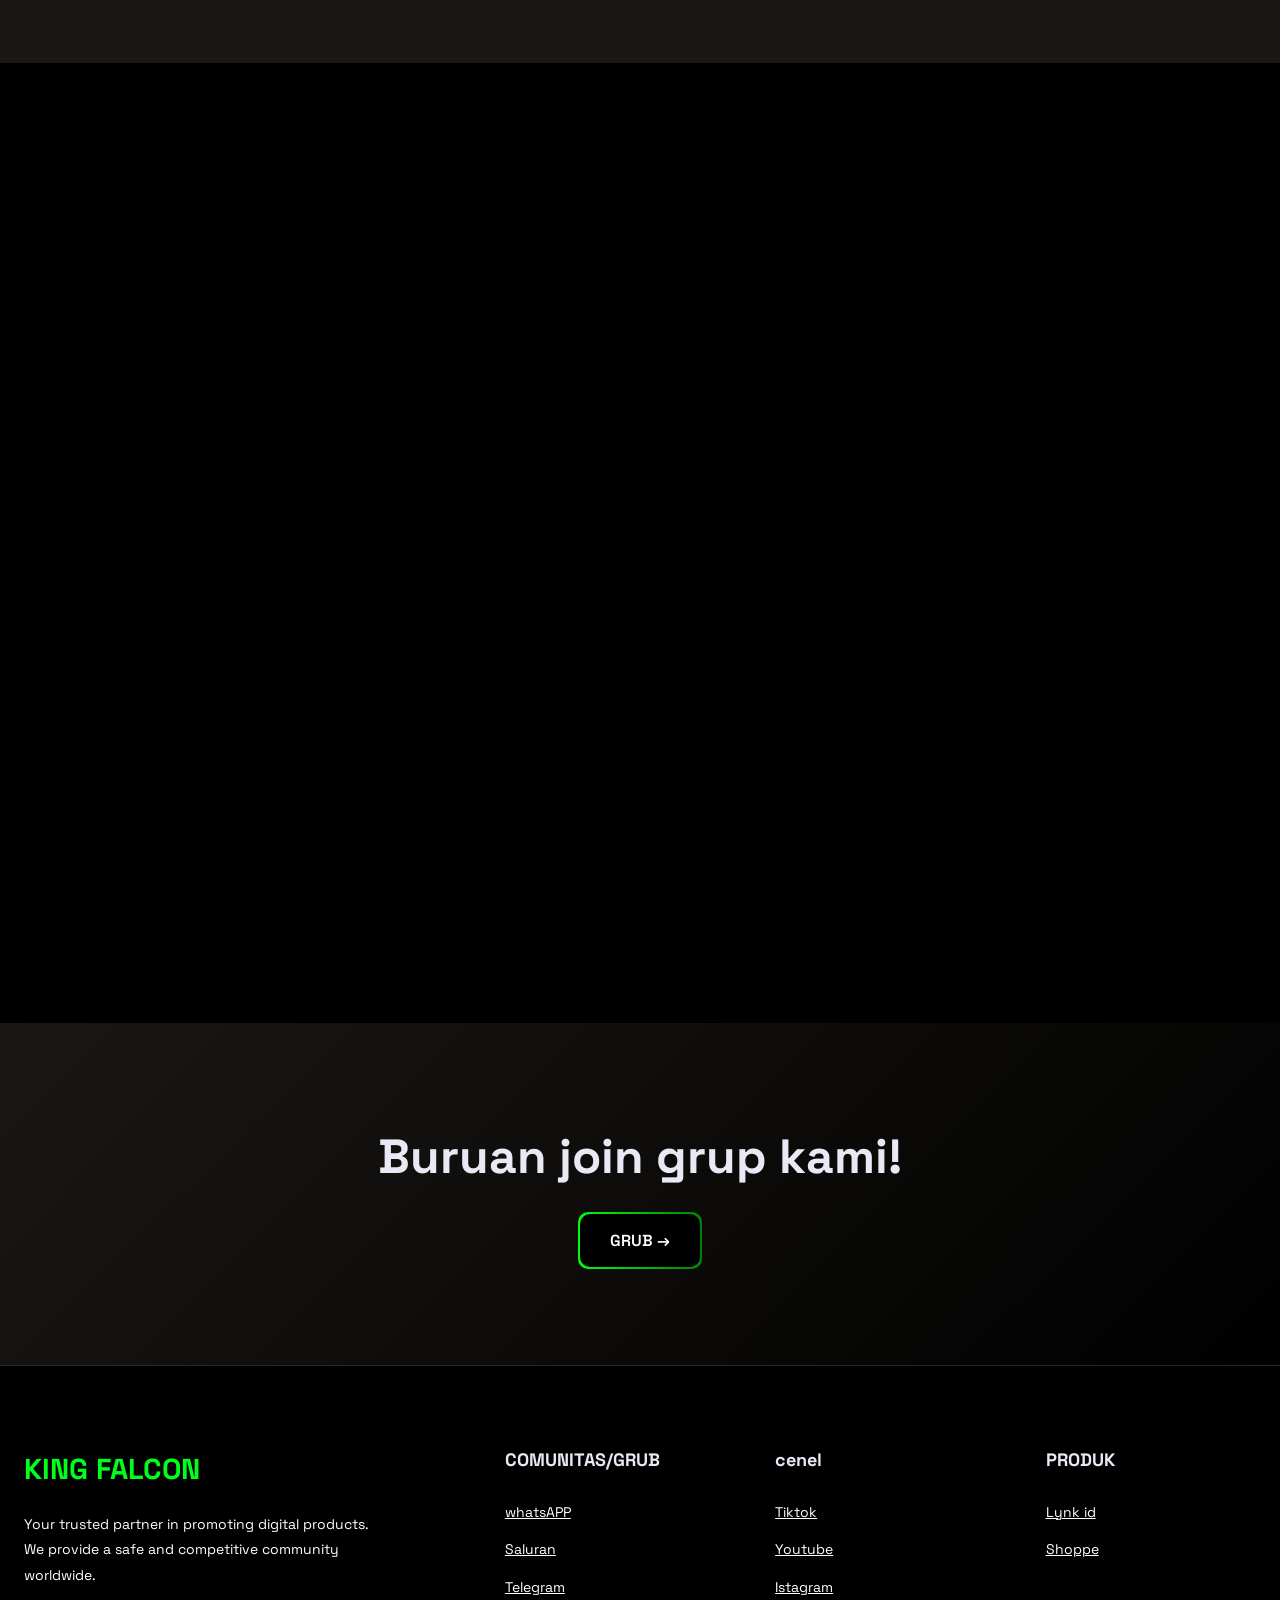
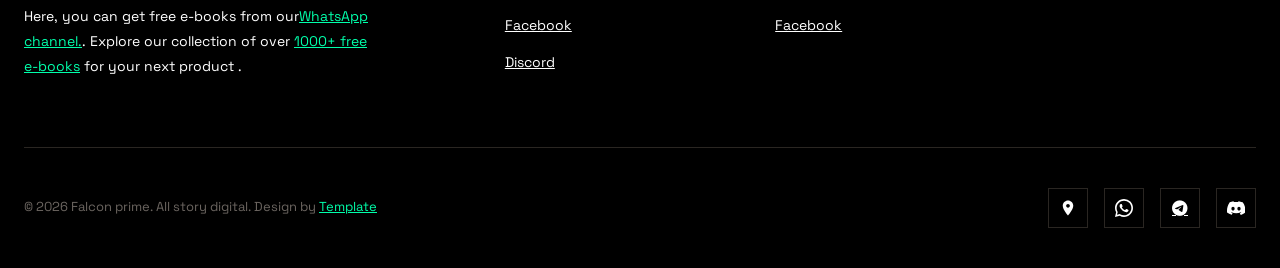
==== commit d0afbd64: "Update index.html" ====
--- a/index.html
+++ b/index.html
@@ -107,7 +107,7 @@
       <div class="card-content">
         <i class="fab fa-whatsapp"></i>
         <h3>WhatsApp</h3>
-        <p>Gabung grup WhatsApp</p>
+        <p>Gabung grup & saluan WhatsApp</p>
       </div>
     </a>
   </div>
